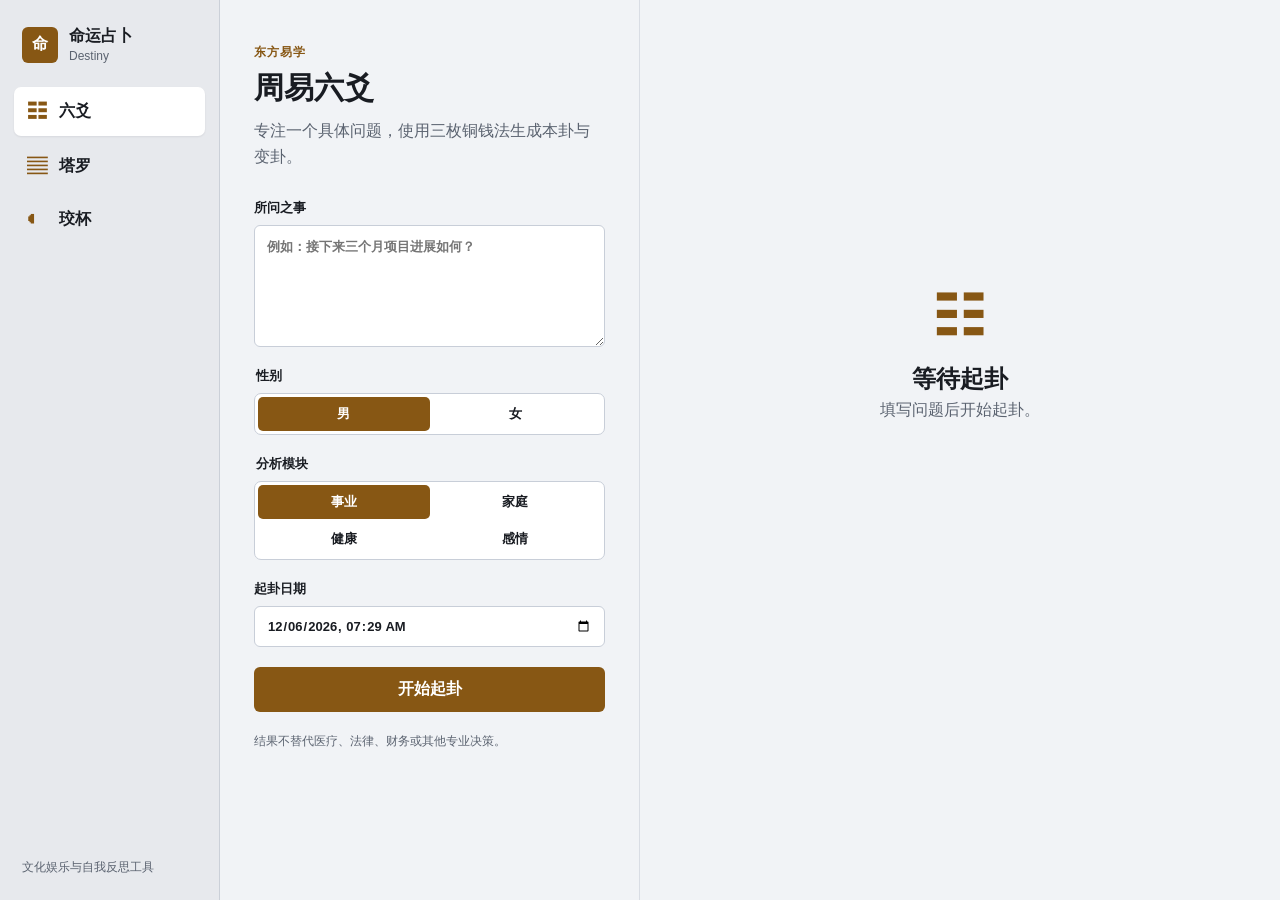
==== platforms/web/index.html @ 6519786a "重组发布结构并本地化塔罗资源 Co-authored-by: Cursor <cursoragent@cursor.com>" ====
<!doctype html>
<html lang="zh-CN">
<head>
  <meta charset="utf-8">
  <meta name="viewport" content="width=device-width, initial-scale=1, viewport-fit=cover">
  <meta name="theme-color" content="#f1f3f6">
  <title>命运占卜</title>
  <link rel="stylesheet" href="css/style.css?v=20260618-4">
</head>
<body>
  <div class="app-shell">
    <aside class="sidebar">
      <div class="brand">
        <span class="brand-mark">命</span>
        <div><strong>命运占卜</strong><small>Destiny</small></div>
      </div>
      <nav class="nav" aria-label="功能导航">
        <button class="nav-item active" data-view="liuyao"><span>☷</span>六爻</button>
        <button class="nav-item" data-view="tarot"><span>▤</span>塔罗</button>
        <button class="nav-item" data-view="jiaobei"><span>◖</span>珓杯</button>
      </nav>
      <p class="sidebar-note">文化娱乐与自我反思工具</p>
    </aside>

    <main class="workspace">
      <section id="liuyao-view" class="tool-view active">
        <div class="input-pane">
          <header class="tool-header">
            <p class="eyebrow">东方易学</p>
            <h1>周易六爻</h1>
            <p>专注一个具体问题，使用三枚铜钱法生成本卦与变卦。</p>
          </header>
          <form id="liuyao-form" class="tool-form">
            <label>所问之事
              <textarea name="question" rows="5" maxlength="160" placeholder="例如：接下来三个月项目进展如何？" required></textarea>
            </label>
            <fieldset><legend>性别</legend>
              <div class="segments">
                <label><input type="radio" name="gender" value="男" checked><span>男</span></label>
                <label><input type="radio" name="gender" value="女"><span>女</span></label>
              </div>
            </fieldset>
            <fieldset><legend>分析模块</legend>
              <div class="segments topic-segments">
                <label><input type="radio" name="topic" value="事业" checked><span>事业</span></label>
                <label><input type="radio" name="topic" value="家庭"><span>家庭</span></label>
                <label><input type="radio" name="topic" value="健康"><span>健康</span></label>
                <label><input type="radio" name="topic" value="感情"><span>感情</span></label>
              </div>
            </fieldset>
            <label>起卦日期<input type="datetime-local" name="date" required></label>
            <button class="primary-button" type="submit">开始起卦</button>
          </form>
          <p class="disclaimer">结果不替代医疗、法律、财务或其他专业决策。</p>
        </div>
        <div id="liuyao-result" class="result-pane" aria-live="polite">
          <div class="empty-state"><span>☷</span><h2>等待起卦</h2><p>填写问题后开始起卦。</p></div>
        </div>
      </section>

      <section id="tarot-view" class="tool-view">
        <div class="input-pane">
          <header class="tool-header">
            <p class="eyebrow">Rider-Waite-Smith</p>
            <h1>塔罗占卜</h1>
            <p>选择牌阵，从完整的 78 张经典牌组中抽牌。</p>
          </header>
          <form id="tarot-form" class="tool-form">
            <label>想要厘清的问题
              <textarea name="question" rows="5" maxlength="160" placeholder="例如：我该如何推进目前的项目？" required></textarea>
            </label>
            <label>牌阵
              <select name="spread">
                <option>三牌阵</option><option>关系牌阵</option><option>凯尔特十字</option>
              </select>
            </label>
            <fieldset><legend>性别</legend>
              <div class="segments">
                <label><input type="radio" name="gender" value="男" checked><span>男</span></label>
                <label><input type="radio" name="gender" value="女"><span>女</span></label>
              </div>
            </fieldset>
            <button class="primary-button" type="submit">洗牌并抽牌</button>
          </form>
          <p class="disclaimer">牌面来自 1909 年公版 Rider-Waite-Smith 牌组。</p>
        </div>
        <div id="tarot-result" class="result-pane" aria-live="polite">
          <div class="empty-state"><span>▤</span><h2>等待抽牌</h2><p>选择牌阵并写下问题。</p></div>
        </div>
      </section>

      <section id="jiaobei-view" class="tool-view">
        <div class="input-pane">
          <header class="tool-header">
            <p class="eyebrow">民俗请示</p>
            <h1>珓杯</h1>
            <p>先掷杯确认请示对象是否在座，得圣杯后才能问具体事情。</p>
          </header>
          <form id="jiaobei-form" class="tool-form">
            <div class="jiaobei-step"><span>1</span><strong>先问谁</strong></div>
            <label>请示对象
              <input name="invitee" maxlength="40" placeholder="例如：妈祖、关圣帝君、土地公" required>
            </label>
            <button id="jiaobei-presence" class="primary-button" type="button">掷杯请示是否在座</button>
            <div id="jiaobei-presence-result" class="presence-result" hidden></div>
            <div id="jiaobei-presence-confirmed" class="presence-confirmed" hidden>✓ 已得圣杯，可以具体问事</div>
            <div class="jiaobei-step locked" id="jiaobei-question-step"><span>2</span><strong>再问具体事情</strong></div>
            <label>所问之事
              <textarea name="question" rows="5" maxlength="160" placeholder="例如：我现在是否适合推进这件事？" required disabled></textarea>
            </label>
            <button class="primary-button" type="submit" disabled>请示具体事项</button>
            <button id="jiaobei-reset" class="secondary-button" type="button">重新请示</button>
          </form>
          <div class="jiaobei-legend">
            <p><strong>圣杯</strong>一阴一阳·允可</p>
            <p><strong>笑杯</strong>双阳·问法或时机未定</p>
            <p><strong>阴杯</strong>双阴·暂不允可</p>
          </div>
          <p class="disclaimer">民俗文化体验，不替代专业决策。</p>
        </div>
        <div id="jiaobei-result" class="result-pane" aria-live="polite">
          <div class="empty-state"><span>◖</span><h2>第一步：先问谁</h2><p>填写请示对象，确认是否在座。</p></div>
        </div>
      </section>
    </main>
  </div>
  <script src="js/shared-core-loader.js?v=20260618-4"></script>
  <script src="js/app.js?v=20260618-4"></script>
</body>
</html>
---- platforms/web/css/style.css ----
:root { color-scheme: light; --bg:#f1f3f6; --panel:#fff; --soft:#f8f9fb; --ink:#191c22; --muted:#5b6370; --line:#d9dde4; --accent:#875714; --accent-soft:#f0e5d2; --danger:#a23c3c; --good:#347044; font-family: Inter, -apple-system, BlinkMacSystemFont, "Segoe UI", sans-serif; }
* { box-sizing:border-box; }
html, body { margin:0; min-height:100%; background:var(--bg); color:var(--ink); }
button, textarea, input, select { font:inherit; color:inherit; }
button { cursor:pointer; }
button:disabled { cursor:not-allowed; opacity:.42; filter:grayscale(.25); }
.app-shell { min-height:100vh; display:grid; grid-template-columns:220px minmax(0,1fr); }
.sidebar { position:sticky; top:0; height:100vh; padding:22px 14px; background:#e7e9ed; border-right:1px solid #cbd0d8; display:flex; flex-direction:column; }
.brand { display:flex; align-items:center; gap:11px; padding:4px 8px 24px; }
.brand-mark { width:36px; height:36px; display:grid; place-items:center; background:var(--accent); color:#fff; font-weight:800; border-radius:6px; }
.brand strong, .brand small { display:block; }.brand small { margin-top:2px; color:var(--muted); font-size:12px; }
.nav { display:grid; gap:6px; }.nav-item { border:0; background:transparent; display:flex; gap:10px; align-items:center; padding:11px 13px; border-radius:7px; text-align:left; font-weight:650; }
.nav-item:hover { background:rgba(255,255,255,.55); }.nav-item.active { background:#fff; box-shadow:0 1px 2px rgba(20,25,32,.08); }.nav-item span { width:22px; color:var(--accent); font-size:20px; }
.sidebar-note { margin:auto 8px 2px; color:var(--muted); font-size:12px; line-height:1.5; }
.workspace { min-width:0; }.tool-view { display:none; min-height:100vh; grid-template-columns:minmax(340px,420px) minmax(480px,1fr); }.tool-view.active { display:grid; }
.input-pane { padding:44px 34px; border-right:1px solid var(--line); background:var(--bg); }.result-pane { padding:44px; min-width:0; }
.tool-header { margin-bottom:30px; }.eyebrow { margin:0 0 7px; color:var(--accent); text-transform:uppercase; font-size:12px; font-weight:800; letter-spacing:.08em; }
h1,h2,h3,p { margin-top:0; }h1 { margin-bottom:9px; font-size:30px; }.tool-header p:last-child, .muted { color:var(--muted); line-height:1.6; }
.tool-form { display:grid; gap:20px; }.tool-form > label, fieldset { display:grid; gap:8px; font-size:13px; font-weight:700; }
textarea, input, select { width:100%; border:1px solid #c8ced8; border-radius:6px; background:#fff; padding:11px 12px; outline:none; }
textarea { resize:vertical; min-height:112px; line-height:1.5; }textarea:focus, input:focus, select:focus { border-color:var(--accent); box-shadow:0 0 0 3px rgba(135,87,20,.12); }
fieldset { border:0; margin:0; padding:0; }legend { margin-bottom:8px; }.segments { display:grid; grid-template-columns:1fr 1fr; padding:3px; border:1px solid #c8ced8; background:#fff; border-radius:7px; }
.segments input { position:absolute; width:1px; height:1px; opacity:0; pointer-events:none; }.segments span { display:block; padding:8px; border-radius:5px; text-align:center; font-weight:650; }.segments input:checked + span { background:var(--accent); color:#fff; }
.topic-segments { row-gap:3px; }.topic-guidance h4 { margin:16px 0 7px; color:var(--accent); font-size:13px; }.guidance-title { display:flex; align-items:center; justify-content:space-between; gap:16px; }.guidance-title h3 { margin:0; }.guidance-title span { padding:4px 9px; border-radius:999px; background:var(--accent-soft); color:var(--accent); font-size:12px; font-weight:800; }
.primary-button { border:0; border-radius:6px; background:var(--accent); color:#fff; padding:12px 16px; font-weight:750; }.primary-button:hover { background:#70470f; }
.secondary-button { border:1px solid #c8ced8; border-radius:6px; background:#fff; padding:11px 16px; font-weight:700; }.secondary-button:hover { background:var(--soft); }
.disclaimer { margin-top:20px; color:var(--muted); font-size:12px; line-height:1.5; }.empty-state,.loading,.error-state { min-height:70vh; display:grid; place-content:center; justify-items:center; color:var(--muted); text-align:center; }.empty-state span { color:var(--accent); font-size:52px; }.empty-state h2 { margin:12px 0 5px; color:var(--ink); }
.result-stack { display:grid; gap:16px; max-width:900px; margin:0 auto; }.summary-panel,.content-panel,.tarot-card-result,.result-title { background:var(--panel); border:1px solid var(--line); border-radius:8px; box-shadow:0 2px 10px rgba(20,25,32,.035); }
.summary-panel { padding:24px; display:flex; align-items:center; gap:22px; }.hexagram-symbol { color:var(--accent); font-size:72px; line-height:1; }.summary-panel h2 { margin-bottom:6px; font-size:28px; }.summary-panel p { color:var(--muted); }
.status { display:inline-block; padding:4px 9px; border-radius:4px; font-size:12px; font-weight:800; }.status.good { color:var(--good); background:#e3f0e6; }.status.danger { color:var(--danger); background:#f5e1e1; }.status.neutral { color:var(--accent); background:var(--accent-soft); }
.content-panel { padding:22px; }.content-panel h3 { color:var(--accent); font-size:16px; }.content-panel p { color:#3e454f; line-height:1.65; }.content-panel p:last-child { margin-bottom:0; }.content-panel pre { color:var(--accent); font-size:22px; line-height:1.45; }
.copy-result-panel { border-color:#ccb892; background:#fffdf8; }.copy-result-heading { display:flex; align-items:flex-start; justify-content:space-between; gap:18px; }.copy-result-heading h3 { margin-bottom:5px; }.copy-result-heading p { margin:0; color:var(--muted); font-size:13px; }.copy-result-text { margin:18px 0 0; padding:16px; overflow:auto; border:1px solid #e0d4bd; border-radius:6px; background:#fbf7ef; color:#303640 !important; font:13px/1.75 ui-monospace,SFMono-Regular,Menlo,monospace !important; white-space:pre-wrap; user-select:text; }
.change-panel > h3 { margin-bottom:18px; }.hexagram-flow { display:grid; gap:14px; }.hexagram-detail { overflow:hidden; border:1px solid var(--line); border-radius:8px; background:var(--soft); }.hexagram-detail > header { display:grid; grid-template-columns:auto minmax(0,1fr) auto; align-items:center; gap:14px; padding:16px 18px; border-bottom:1px solid var(--line); background:#fff; }.hexagram-kind { padding:4px 8px; border-radius:4px; background:var(--accent); color:#fff; font-size:12px; font-weight:800; }.hexagram-detail header strong,.hexagram-detail header small { display:block; }.hexagram-detail header strong { font-size:20px; }.hexagram-detail header small { margin-top:3px; color:var(--muted); }.detail-symbol { color:var(--accent); font-size:42px; line-height:1; }.hexagram-detail-body { display:grid; grid-template-columns:180px minmax(0,1fr); gap:24px; align-items:center; padding:22px; }.hexagram-detail-body pre { margin:0; text-align:center; font-size:25px; line-height:1.55; }.classic-text { padding-left:24px; border-left:1px solid var(--line); }.classic-text h4 { margin:0 0 6px; color:var(--accent); font-size:13px; }.classic-text p,.classic-text blockquote { margin:0 0 16px; color:#303640; line-height:1.7; }.classic-text blockquote { padding:12px 14px; border-left:3px solid var(--accent); background:var(--accent-soft); font-family:"Songti SC",STSong,serif; font-size:16px; }.classic-text p:last-child { margin-bottom:0; }.changing-process { position:relative; padding:14px 18px 16px 58px; border:1px dashed #ccb892; border-radius:8px; background:#fbf7ef; }.changing-process h4 { margin:0 0 7px; color:var(--accent); }.changing-process p { margin:0; font-size:14px; }.flow-arrow { position:absolute; left:20px; top:50%; color:var(--accent); font-size:28px; font-weight:800; transform:translateY(-50%); }.hexagram-detail.changed { border-color:#ccb892; }
.result-title { padding:22px; }.result-title h2 { margin-bottom:0; font-size:23px; }.tarot-card-result { padding:20px; display:grid; grid-template-columns:168px minmax(0,1fr); gap:24px; }.card-image-wrap { width:168px; aspect-ratio:7/12; border:1px solid var(--line); border-radius:6px; overflow:hidden; background:var(--soft); }.card-image-wrap.reversed { transform:rotate(180deg); }.card-image-wrap img { width:100%; height:100%; object-fit:cover; display:block; }
.card-copy { display:flex; flex-direction:column; min-width:0; }.card-meta { display:flex; justify-content:space-between; color:var(--accent); }.orientation { color:var(--good); font-size:12px; font-weight:800; }.orientation.reversed-label { color:#b25c22; }.card-copy h3 { margin:12px 0 6px; font-size:24px; }.card-copy p { line-height:1.6; }.card-copy hr { width:100%; border:0; border-top:1px solid var(--line); }.card-copy small { margin-top:auto; color:var(--muted); }
.error-state { color:var(--danger); }
.jiaobei-legend { margin-top:22px; padding-top:18px; border-top:1px solid var(--line); }.jiaobei-legend p { margin:0 0 8px; color:var(--muted); font-size:12px; }.jiaobei-legend strong { display:inline-block; min-width:46px; color:var(--ink); }
.jiaobei-step { display:flex; align-items:center; gap:9px; }.jiaobei-step > span { width:24px; height:24px; display:grid; place-items:center; border-radius:50%; color:#fff; background:var(--accent); font-size:12px; font-weight:800; }.jiaobei-step.locked { color:var(--muted); opacity:.55; }.presence-confirmed { padding:10px 12px; border-radius:6px; color:var(--good); background:#e3f0e6; font-size:13px; font-weight:800; }.presence-locked { display:inline-block; margin-top:10px; color:#b25c22; font-size:13px; font-weight:800; }.jiaobei-stage-label { color:var(--accent); font-size:12px; font-weight:800; }.jiaobei-result-card > h3 { margin:8px auto 24px; max-width:620px; font-size:17px; line-height:1.55; }
.presence-result { display:grid; gap:5px; padding:12px 14px; border:1px solid var(--line); border-radius:7px; background:#fff; font-size:13px; line-height:1.5; }.presence-result[hidden] { display:none; }.presence-result span { color:var(--muted); }.presence-result.sacred { border-color:#9bc9a7; background:#eaf5ed; }.presence-result.sacred strong { color:var(--good); }.presence-result.laughing { border-color:#d6ba8f; background:#fbf5e9; }.presence-result.laughing strong { color:var(--accent); }.presence-result.yin { border-color:#dcaaaa; background:#faecec; }.presence-result.yin strong { color:var(--danger); }.jiaobei-step.locked + label textarea { background:#e8eaee; color:#8a9099; }
.jiaobei-result-card { padding:34px; border:1px solid var(--line); border-radius:8px; background:#fff; text-align:center; }.jiaobei-result-card h2 { margin:22px 0 7px; font-size:32px; }.jiaobei-result-card > p { color:var(--muted); }.jiaobei-result-card.sacred h2 { color:var(--good); }.jiaobei-result-card.yin h2 { color:var(--danger); }.jiaobei-result-card.laughing h2 { color:var(--accent); }
.jiaobei-cups { display:flex; justify-content:center; align-items:center; gap:54px; min-height:174px; }.jiaobei-cups > div { display:grid; justify-items:center; gap:10px; }.jiaobei-cups small { color:#8b3a28; font-weight:800; }.jiaobei-cup-svg { width:126px; height:154px; overflow:visible; filter:drop-shadow(0 9px 7px rgba(70,24,17,.24)); transform:rotate(-12deg); }.jiaobei-cup-svg.round { transform:rotate(12deg) scaleX(-1); }.jiaobei-cup-svg .cup-body { stroke:#76251d; stroke-width:1.15; stroke-linejoin:round; }.jiaobei-cup-svg .cup-underside { fill:#7f2a20; stroke:#642018; stroke-width:1; }.jiaobei-cup-svg .cup-highlight { fill:none; stroke:rgba(255,220,185,.68); stroke-width:1.35; stroke-linecap:round; }.jiaobei-cup-svg .cup-tip { fill:#f0a079; opacity:.72; }
.triple-sacred { display:inline-block; margin-top:12px; padding:7px 11px; border-radius:999px; color:var(--good); background:#e3f0e6; font-size:13px; font-weight:800; }.jiaobei-history { display:grid; }.jiaobei-history > div { display:grid; grid-template-columns:1fr 1fr auto; gap:18px; padding:11px 0; border-bottom:1px solid var(--line); }.jiaobei-history > div:last-child { border:0; }.jiaobei-history span { color:var(--muted); }.jiaobei-history strong.sacred { color:var(--good); }.jiaobei-history strong.yin { color:var(--danger); }.jiaobei-history strong.laughing { color:var(--accent); }
@media (max-width:850px) { .app-shell { display:block; }.sidebar { position:sticky; z-index:10; height:auto; padding:10px 14px; border-right:0; border-bottom:1px solid var(--line); flex-direction:row; align-items:center; }.brand { padding:0; }.brand small,.sidebar-note { display:none; }.nav { margin-left:auto; display:flex; }.nav-item { padding:9px 12px; }.tool-view { grid-template-columns:1fr; }.input-pane { padding:28px 20px; border-right:0; border-bottom:1px solid var(--line); }.result-pane { padding:24px 16px 40px; }.empty-state { min-height:260px; } }
@media (max-width:540px) { .brand strong { font-size:14px; }.brand-mark { width:32px; height:32px; }.nav-item span { display:none; }.tool-header h1 { font-size:26px; }.tarot-card-result { grid-template-columns:112px minmax(0,1fr); gap:14px; padding:14px; }.card-image-wrap { width:112px; }.card-copy h3 { font-size:19px; }.card-copy p { font-size:13px; }.summary-panel { align-items:flex-start; }.copy-result-heading { display:grid; }.copy-result-heading button { width:100%; }.hexagram-symbol { font-size:54px; }.hexagram-detail-body { grid-template-columns:1fr; gap:16px; }.classic-text { padding:16px 0 0; border-left:0; border-top:1px solid var(--line); }.hexagram-detail > header { grid-template-columns:auto minmax(0,1fr); }.detail-symbol { display:none; } }
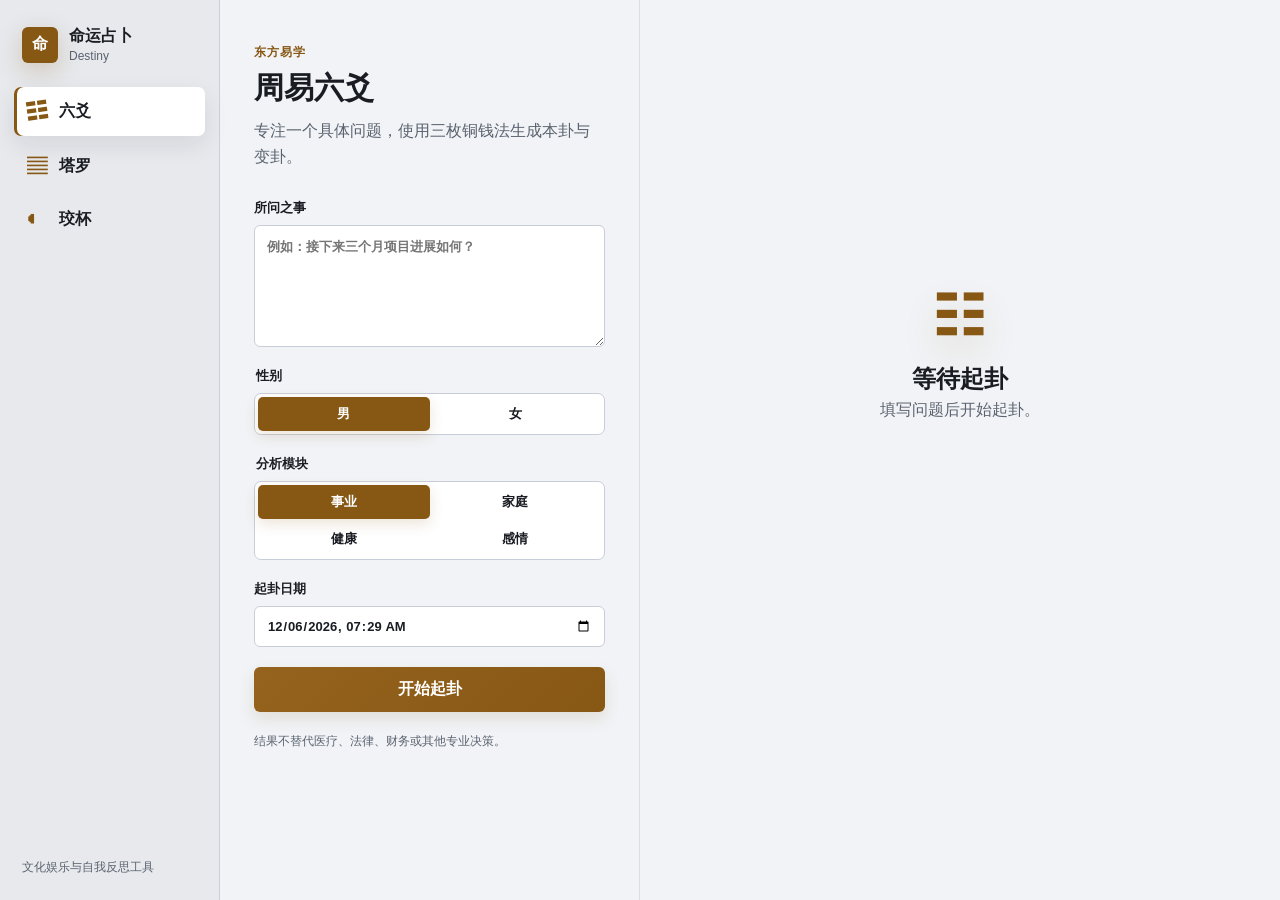
==== commit 56cc3d7f: "Release DestinyFortune v1.0.2" ====
--- a/platforms/web/index.html
+++ b/platforms/web/index.html
@@ -125,6 +125,7 @@
     </main>
   </div>
   <script src="js/shared-core-loader.js?v=20260618-4"></script>
+  <script src="js/shared-core-browser.js?v=20260621-1"></script>
   <script src="js/app.js?v=20260618-4"></script>
 </body>
 </html>
--- a/platforms/web/css/style.css
+++ b/platforms/web/css/style.css
@@ -40,5 +40,79 @@
 .jiaobei-result-card { padding:34px; border:1px solid var(--line); border-radius:8px; background:#fff; text-align:center; }.jiaobei-result-card h2 { margin:22px 0 7px; font-size:32px; }.jiaobei-result-card > p { color:var(--muted); }.jiaobei-result-card.sacred h2 { color:var(--good); }.jiaobei-result-card.yin h2 { color:var(--danger); }.jiaobei-result-card.laughing h2 { color:var(--accent); }
 .jiaobei-cups { display:flex; justify-content:center; align-items:center; gap:54px; min-height:174px; }.jiaobei-cups > div { display:grid; justify-items:center; gap:10px; }.jiaobei-cups small { color:#8b3a28; font-weight:800; }.jiaobei-cup-svg { width:126px; height:154px; overflow:visible; filter:drop-shadow(0 9px 7px rgba(70,24,17,.24)); transform:rotate(-12deg); }.jiaobei-cup-svg.round { transform:rotate(12deg) scaleX(-1); }.jiaobei-cup-svg .cup-body { stroke:#76251d; stroke-width:1.15; stroke-linejoin:round; }.jiaobei-cup-svg .cup-underside { fill:#7f2a20; stroke:#642018; stroke-width:1; }.jiaobei-cup-svg .cup-highlight { fill:none; stroke:rgba(255,220,185,.68); stroke-width:1.35; stroke-linecap:round; }.jiaobei-cup-svg .cup-tip { fill:#f0a079; opacity:.72; }
 .triple-sacred { display:inline-block; margin-top:12px; padding:7px 11px; border-radius:999px; color:var(--good); background:#e3f0e6; font-size:13px; font-weight:800; }.jiaobei-history { display:grid; }.jiaobei-history > div { display:grid; grid-template-columns:1fr 1fr auto; gap:18px; padding:11px 0; border-bottom:1px solid var(--line); }.jiaobei-history > div:last-child { border:0; }.jiaobei-history span { color:var(--muted); }.jiaobei-history strong.sacred { color:var(--good); }.jiaobei-history strong.yin { color:var(--danger); }.jiaobei-history strong.laughing { color:var(--accent); }
+
+body::before { content:""; position:fixed; inset:-20%; pointer-events:none; z-index:-1; background:radial-gradient(circle at 18% 12%, rgba(135,87,20,.13), transparent 25%), radial-gradient(circle at 84% 78%, rgba(52,112,68,.10), transparent 28%), linear-gradient(120deg, transparent 0 45%, rgba(255,255,255,.38) 50%, transparent 55%); animation:ambient-drift 18s ease-in-out infinite alternate; }
+.app-shell,.page-container { animation:page-rise .56s cubic-bezier(.2,.75,.18,1) both; }
+.brand-mark { position:relative; overflow:hidden; box-shadow:0 8px 24px rgba(135,87,20,.24); animation:brand-breathe 4.5s ease-in-out infinite; }
+.brand-mark::after { content:""; position:absolute; inset:-45%; background:linear-gradient(110deg, transparent 36%, rgba(255,255,255,.45), transparent 64%); transform:translateX(-80%) rotate(12deg); animation:soft-sheen 5.5s ease-in-out infinite; }
+.nav-item,.primary-button,.secondary-button,.btn,.back-btn { position:relative; overflow:hidden; transform:translateZ(0); transition:transform .18s ease, box-shadow .18s ease, background .18s ease, border-color .18s ease, color .18s ease; }
+.nav-item:hover,.primary-button:hover,.secondary-button:hover,.btn:hover,.back-btn:hover { transform:translateY(-1px); }
+.nav-item:active,.primary-button:active,.secondary-button:active,.btn:active,.back-btn:active { transform:translateY(1px) scale(.99); }
+.nav-item.active { box-shadow:0 9px 24px rgba(20,25,32,.09), inset 3px 0 0 var(--accent); }
+.nav-item span { transition:transform .22s ease; }.nav-item:hover span,.nav-item.active span { transform:rotate(-8deg) scale(1.08); }
+.primary-button,.btn-primary { background:linear-gradient(135deg, #95631d, var(--accent)); box-shadow:0 7px 16px rgba(135,87,20,.13); }
+.primary-button:hover,.btn-primary:hover { background:linear-gradient(135deg, #8d5c19, #7b4f13); box-shadow:0 9px 18px rgba(135,87,20,.16); }
+.primary-button::after,.btn-primary::after { content:""; position:absolute; inset:0; background:linear-gradient(110deg, transparent 0 34%, rgba(255,255,255,.32) 45%, transparent 58%); transform:translateX(-120%); transition:transform .65s ease; }
+.primary-button.is-busy::after { transform:translateX(120%); }
+.secondary-button.copy-success { color:var(--good); border-color:#9bc9a7; background:#f0f8f2; animation:success-pop .62s ease both; }
+.tap-ripple { position:absolute; width:10px; height:10px; left:0; top:0; pointer-events:none; border-radius:50%; background:rgba(255,255,255,.58); mix-blend-mode:screen; transform:translate(-50%,-50%) scale(1); animation:tap-ripple .58s ease-out forwards; }
+.secondary-button .tap-ripple,.nav-item .tap-ripple,.back-btn .tap-ripple { background:rgba(135,87,20,.18); mix-blend-mode:normal; }
+textarea,input,select { transition:border-color .18s ease, box-shadow .18s ease, transform .18s ease, background .18s ease; }
+textarea:hover,input:hover,select:hover { border-color:#b9a17a; background:#fffdf8; }
+textarea:focus,input:focus,select:focus { transform:translateY(-1px); }
+.tool-form > label:hover textarea,.tool-form > label:hover input,.tool-form > label:hover select { border-color:#b9a17a; box-shadow:0 5px 14px rgba(135,87,20,.055); }
+fieldset:hover .segments { border-color:#b9a17a; background:#fffdf8; box-shadow:0 5px 14px rgba(135,87,20,.055); }
+.segments { transition:border-color .18s ease, background .18s ease, box-shadow .18s ease; }
+.segments span { transition:background-color .16s ease, color .16s ease, transform .16s ease, box-shadow .16s ease; }.segments label:hover span { background:#f6ecdc; color:var(--accent); transform:translateY(-1px); box-shadow:inset 0 0 0 1px rgba(135,87,20,.12); }.segments input:checked + span { background:var(--accent); color:#fff; box-shadow:0 5px 14px rgba(135,87,20,.16); animation:none; }.segments label:hover input:checked + span { background:var(--accent); color:#fff; box-shadow:0 6px 15px rgba(135,87,20,.18); }
+.summary-panel,.content-panel,.tarot-card-result,.result-title,.jiaobei-result-card,.content-card,.result-card,.tip { position:relative; transition:transform .22s ease, box-shadow .22s ease, border-color .22s ease; }
+.summary-panel:hover,.content-panel:hover,.tarot-card-result:hover,.result-title:hover,.jiaobei-result-card:hover,.content-card:hover,.result-card:hover { transform:translateY(-2px); box-shadow:0 16px 34px rgba(20,25,32,.08); border-color:#cdbb9b; }
+.empty-state span { animation:float-symbol 3.8s ease-in-out infinite; text-shadow:0 18px 34px rgba(135,87,20,.18); }
+.view-entered { animation:view-entered .58s cubic-bezier(.18,.8,.25,1) both; }
+.reveal-in { opacity:0; transform:translateY(18px) scale(.985); animation:reveal-card .58s cubic-bezier(.18,.8,.25,1) forwards; animation-delay:calc(var(--reveal-index, 0) * 72ms); }
+.ritual-loading { gap:12px; min-height:70vh; }
+.ritual-loading strong { color:var(--ink); font-size:18px; }.ritual-loading small { color:var(--muted); }
+.loading-orbit { position:relative; width:72px; height:72px; border-radius:50%; background:conic-gradient(from 0deg, rgba(135,87,20,.08), rgba(135,87,20,.45), rgba(52,112,68,.16), rgba(135,87,20,.08)); animation:spin-orbit 1.35s linear infinite; box-shadow:inset 0 0 0 1px rgba(135,87,20,.12), 0 18px 34px rgba(135,87,20,.12); }
+.loading-orbit::before { content:""; position:absolute; inset:8px; border-radius:50%; background:var(--bg); }
+.loading-orbit span { position:absolute; left:50%; top:50%; width:7px; height:7px; border-radius:50%; background:var(--accent); transform-origin:0 0; box-shadow:0 0 18px rgba(135,87,20,.45); }
+.loading-orbit span:nth-child(1) { transform:rotate(0deg) translateX(31px); }.loading-orbit span:nth-child(2) { transform:rotate(120deg) translateX(31px); background:var(--good); }.loading-orbit span:nth-child(3) { transform:rotate(240deg) translateX(31px); background:#b25c22; }
+.is-busy { pointer-events:none; animation:busy-pulse 1.05s ease-in-out infinite; }
+.completion-burst { position:absolute; inset:50% auto auto 50%; width:10px; height:10px; pointer-events:none; border-radius:50%; transform:translate(-50%,-50%); z-index:3; animation:completion-burst .86s ease-out forwards; --burst:rgba(135,87,20,.42); }
+.completion-burst.gold { --burst:rgba(191,139,44,.48); }.completion-burst.green { --burst:rgba(52,112,68,.42); }.completion-burst.red { --burst:rgba(162,60,60,.36); }.completion-burst.violet { --burst:rgba(95,73,160,.38); }
+.hexagram-symbol,.detail-symbol { animation:hexagram-glow 2.8s ease-in-out infinite alternate; }
+.hexagram-detail-body pre { animation:line-reveal .75s cubic-bezier(.2,.75,.18,1) both; }
+.flow-arrow { animation:arrow-flow 1.2s ease-in-out infinite; }
+.tarot-card-result { transform-origin:50% 12%; animation:deal-card .64s cubic-bezier(.2,.75,.18,1) both; animation-delay:calc(var(--deal-index, 0) * 92ms + 80ms); }
+.card-image-wrap { transition:transform .28s ease, box-shadow .28s ease; box-shadow:0 10px 20px rgba(20,25,32,.10); }.tarot-card-result:hover .card-image-wrap:not(.reversed) { transform:rotate(-1.5deg) translateY(-3px); box-shadow:0 20px 36px rgba(20,25,32,.16); }.tarot-card-result:hover .card-image-wrap.reversed { transform:rotate(178deg) translateY(3px); box-shadow:0 -20px 36px rgba(20,25,32,.16); }
+.orientation { animation:status-shimmer 2.6s ease-in-out infinite; }
+.jiaobei-cup-svg { animation:cup-land .72s cubic-bezier(.2,.78,.18,1) both; }.jiaobei-cup-svg.round { animation-name:cup-land-round; }.jiaobei-cups > div:nth-child(2) .jiaobei-cup-svg { animation-delay:.08s; }
+.jiaobei-result-card.sacred { box-shadow:0 18px 40px rgba(52,112,68,.12); }.jiaobei-result-card.laughing { box-shadow:0 18px 40px rgba(135,87,20,.12); }.jiaobei-result-card.yin { box-shadow:0 18px 40px rgba(162,60,60,.10); }
+.presence-result.is-complete,.presence-confirmed { animation:success-pop .52s ease both; }
+.triple-sacred { animation:success-pop .7s ease both, status-shimmer 2.8s ease-in-out infinite; }
+.copy-result-text { transition:max-height .25s ease, box-shadow .2s ease; }.copy-result-panel:hover .copy-result-text { box-shadow:inset 0 0 0 1px rgba(135,87,20,.08); }
+.page-container { max-width:980px; margin:0 auto; padding:18px; }.nav-bar,.content-card,.result-card,.tip { background:var(--panel); border:1px solid var(--line); border-radius:12px; box-shadow:0 2px 12px rgba(20,25,32,.045); }.nav-bar { display:flex; align-items:center; gap:12px; padding:12px 14px; margin-bottom:16px; }.back-btn { display:grid; place-items:center; width:36px; height:36px; border-radius:999px; color:var(--accent); text-decoration:none; background:var(--accent-soft); }.nav-bar .title { font-weight:800; }.content-card,.result-card,.tip { padding:20px; margin-bottom:16px; }.form-group { display:grid; gap:8px; margin-bottom:14px; }.form-row { display:grid; grid-template-columns:1fr 1fr; gap:14px; }.btn { border:0; border-radius:8px; padding:12px 16px; font-weight:800; }.result-section { margin-top:18px; }.tarot-cards,.pillars-grid { display:grid; grid-template-columns:repeat(auto-fit,minmax(120px,1fr)); gap:12px; }.tarot-card,.pillar-item { padding:14px; border:1px solid var(--line); border-radius:10px; background:var(--soft); text-align:center; animation:reveal-card .52s ease both; }.bar { height:10px; overflow:hidden; border-radius:999px; background:#e8ebf0; }.bar-fill { height:100%; border-radius:inherit; transform-origin:left; animation:fill-bar .8s ease both; }
+
+@keyframes ambient-drift { from { transform:translate3d(-1%, -1%, 0) scale(1); } to { transform:translate3d(1.5%, 1%, 0) scale(1.04); } }
+@keyframes page-rise { from { opacity:0; transform:translateY(12px); } to { opacity:1; transform:none; } }
+@keyframes brand-breathe { 0%,100% { transform:translateY(0); } 50% { transform:translateY(-2px); } }
+@keyframes soft-sheen { 0%,62% { transform:translateX(-90%) rotate(12deg); } 78%,100% { transform:translateX(90%) rotate(12deg); } }
+@keyframes tap-ripple { to { opacity:0; transform:translate(-50%,-50%) scale(18); } }
+@keyframes success-pop { 0% { transform:scale(.97); } 45% { transform:scale(1.025); } 100% { transform:scale(1); } }
+@keyframes segment-select { 0% { transform:scale(.96); } 70% { transform:scale(1.03); } 100% { transform:scale(1); } }
+@keyframes float-symbol { 0%,100% { transform:translateY(0) rotate(0deg); } 50% { transform:translateY(-8px) rotate(-2deg); } }
+@keyframes view-entered { from { opacity:.65; transform:translateY(10px); } to { opacity:1; transform:none; } }
+@keyframes reveal-card { to { opacity:1; transform:none; } }
+@keyframes spin-orbit { to { transform:rotate(360deg); } }
+@keyframes busy-pulse { 0%,100% { filter:saturate(1); } 50% { filter:saturate(1.2) brightness(1.08); } }
+@keyframes completion-burst { 0% { opacity:.9; box-shadow:0 0 0 0 var(--burst), 0 0 0 0 var(--burst), 0 0 0 0 var(--burst); } 100% { opacity:0; box-shadow:0 -42px 0 2px transparent, 36px 20px 0 1px transparent, -36px 22px 0 1px transparent; transform:translate(-50%,-50%) scale(2.8); } }
+@keyframes hexagram-glow { from { text-shadow:0 0 0 rgba(135,87,20,0); } to { text-shadow:0 10px 28px rgba(135,87,20,.24); } }
+@keyframes line-reveal { from { clip-path:inset(0 0 100% 0); opacity:.25; } to { clip-path:inset(0); opacity:1; } }
+@keyframes arrow-flow { 0%,100% { transform:translateY(-54%); opacity:.55; } 50% { transform:translateY(-40%); opacity:1; } }
+@keyframes deal-card { from { opacity:0; transform:translateY(22px) rotate(-1.5deg) scale(.98); } to { opacity:1; transform:none; } }
+@keyframes status-shimmer { 0%,100% { filter:brightness(1); } 50% { filter:brightness(1.18); } }
+@keyframes cup-land { 0% { opacity:0; transform:translateY(-34px) rotate(-38deg) scale(.94); } 70% { opacity:1; transform:translateY(4px) rotate(-8deg) scale(1.02); } 100% { opacity:1; transform:rotate(-12deg); } }
+@keyframes cup-land-round { 0% { opacity:0; transform:translateY(-34px) rotate(38deg) scaleX(-1) scale(.94); } 70% { opacity:1; transform:translateY(4px) rotate(8deg) scaleX(-1) scale(1.02); } 100% { opacity:1; transform:rotate(12deg) scaleX(-1); } }
+@keyframes fill-bar { from { transform:scaleX(0); } to { transform:scaleX(1); } }
+
+@media (prefers-reduced-motion: reduce) { *,*::before,*::after { animation-duration:.001ms !important; animation-iteration-count:1 !important; scroll-behavior:auto !important; transition-duration:.001ms !important; } .reveal-in { opacity:1; transform:none; } }
 @media (max-width:850px) { .app-shell { display:block; }.sidebar { position:sticky; z-index:10; height:auto; padding:10px 14px; border-right:0; border-bottom:1px solid var(--line); flex-direction:row; align-items:center; }.brand { padding:0; }.brand small,.sidebar-note { display:none; }.nav { margin-left:auto; display:flex; }.nav-item { padding:9px 12px; }.tool-view { grid-template-columns:1fr; }.input-pane { padding:28px 20px; border-right:0; border-bottom:1px solid var(--line); }.result-pane { padding:24px 16px 40px; }.empty-state { min-height:260px; } }
 @media (max-width:540px) { .brand strong { font-size:14px; }.brand-mark { width:32px; height:32px; }.nav-item span { display:none; }.tool-header h1 { font-size:26px; }.tarot-card-result { grid-template-columns:112px minmax(0,1fr); gap:14px; padding:14px; }.card-image-wrap { width:112px; }.card-copy h3 { font-size:19px; }.card-copy p { font-size:13px; }.summary-panel { align-items:flex-start; }.copy-result-heading { display:grid; }.copy-result-heading button { width:100%; }.hexagram-symbol { font-size:54px; }.hexagram-detail-body { grid-template-columns:1fr; gap:16px; }.classic-text { padding:16px 0 0; border-left:0; border-top:1px solid var(--line); }.hexagram-detail > header { grid-template-columns:auto minmax(0,1fr); }.detail-symbol { display:none; } }
